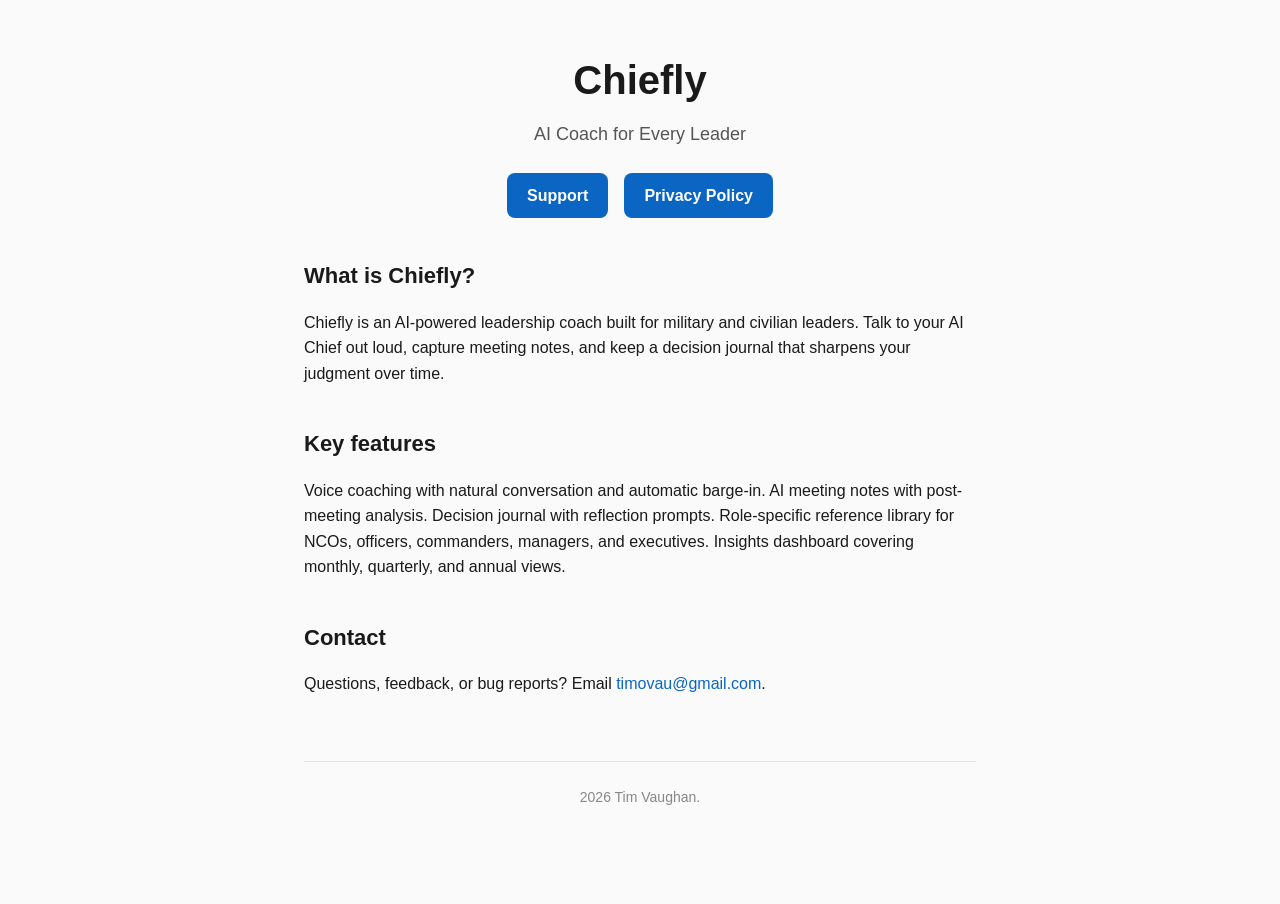
==== index.html @ 437a4368 "Add support, privacy, and landing pages for chieflysupport.com" ====
<!doctype html>
<html lang="en">
<head>
<meta charset="utf-8">
<meta name="viewport" content="width=device-width,initial-scale=1">
<title>Chiefly - AI Leadership Coach</title>
<style>
:root{color-scheme:light dark}*{box-sizing:border-box}body{font-family:-apple-system,BlinkMacSystemFont,"Segoe UI",Roboto,Helvetica,Arial,sans-serif;margin:0;line-height:1.6;color:#1a1a1a;background:#fafafa}main{max-width:720px;margin:0 auto;padding:48px 24px 96px}header{text-align:center;margin-bottom:40px}header h1{font-size:40px;margin:0 0 8px}header p{font-size:18px;color:#555;margin:0}h2{font-size:22px;margin-top:40px;margin-bottom:12px}p{font-size:16px}a{color:#0a66c2;text-decoration:none}a:hover{text-decoration:underline}.links{display:flex;gap:16px;justify-content:center;flex-wrap:wrap;margin-top:24px}.links a{background:#0a66c2;color:#fff;padding:10px 20px;border-radius:8px;font-weight:600}.links a:hover{background:#084d94;text-decoration:none}footer{text-align:center;color:#888;font-size:14px;margin-top:64px;padding-top:24px;border-top:1px solid #e5e5e5}@media(prefers-color-scheme:dark){body{color:#f0f0f0;background:#111}header p{color:#bbb}footer{color:#888;border-color:#333}a{color:#6ab0ff}}
</style>
</head>
<body>
<main>
<header><h1>Chiefly</h1><p>AI Coach for Every Leader</p>
<div class="links"><a href="/support.html">Support</a> <a href="/privacy.html">Privacy Policy</a></div></header>
<h2>What is Chiefly?</h2>
<p>Chiefly is an AI-powered leadership coach built for military and civilian leaders. Talk to your AI Chief out loud, capture meeting notes, and keep a decision journal that sharpens your judgment over time.</p>
<h2>Key features</h2>
<p>Voice coaching with natural conversation and automatic barge-in. AI meeting notes with post-meeting analysis. Decision journal with reflection prompts. Role-specific reference library for NCOs, officers, commanders, managers, and executives. Insights dashboard covering monthly, quarterly, and annual views.</p>
<h2>Contact</h2>
<p>Questions, feedback, or bug reports? Email <a href="mailto:timovau@gmail.com">timovau@gmail.com</a>.</p>
<footer>2026 Tim Vaughan.</footer>
</main></body></html>
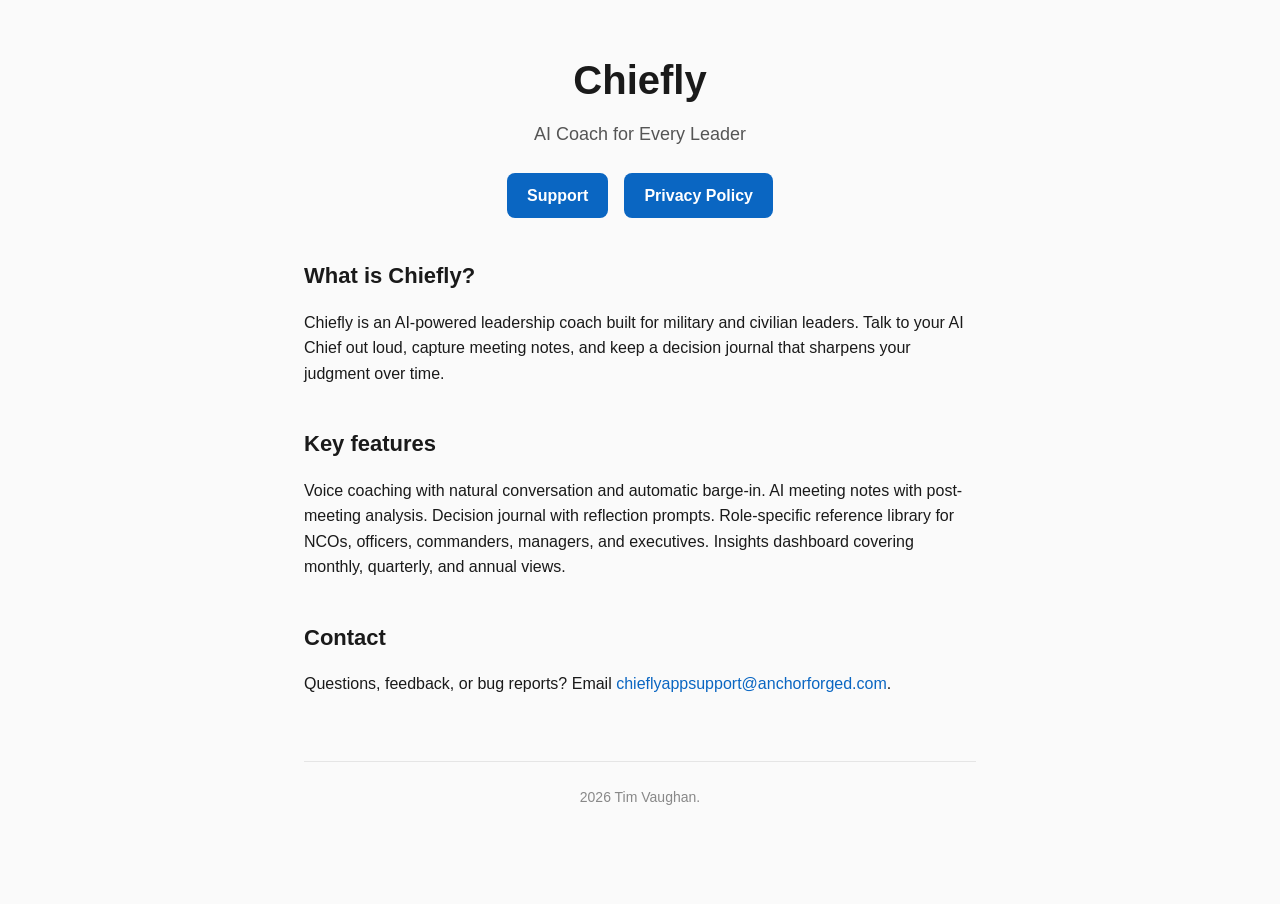
==== commit 0f64830c: "Replace public-facing email in index.html" ====
--- a/index.html
+++ b/index.html
@@ -17,6 +17,6 @@
 <h2>Key features</h2>
 <p>Voice coaching with natural conversation and automatic barge-in. AI meeting notes with post-meeting analysis. Decision journal with reflection prompts. Role-specific reference library for NCOs, officers, commanders, managers, and executives. Insights dashboard covering monthly, quarterly, and annual views.</p>
 <h2>Contact</h2>
-<p>Questions, feedback, or bug reports? Email <a href="mailto:timovau@gmail.com">timovau@gmail.com</a>.</p>
+<p>Questions, feedback, or bug reports? Email <a href="mailto:chieflyappsupport@anchorforged.com">chieflyappsupport@anchorforged.com</a>.</p>
 <footer>2026 Tim Vaughan.</footer>
-</main></body></html>+</main></body></html>
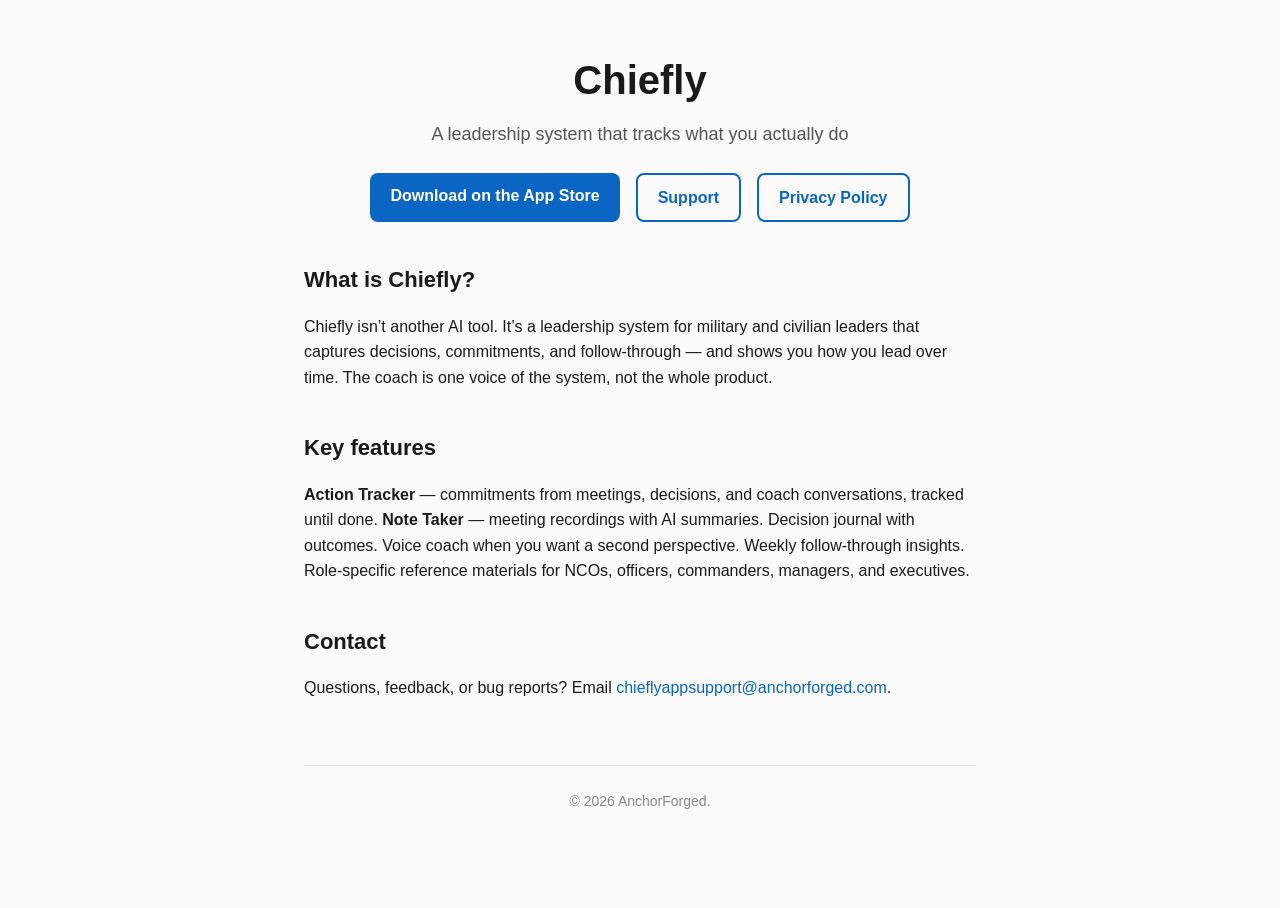
==== commit 20ca031f: "Align homepage with live App Store: leadership system positioning, Action Tracker/Note Taker, App St" ====
--- a/index.html
+++ b/index.html
@@ -3,20 +3,25 @@
 <head>
 <meta charset="utf-8">
 <meta name="viewport" content="width=device-width,initial-scale=1">
-<title>Chiefly - AI Leadership Coach</title>
+<title>Chiefly - Leadership System</title>
+<meta name="description" content="Chiefly is a leadership system that tracks what you commit to and whether you follow through. Action Tracker, Note Taker, decision journaling, and a coach when you need one.">
 <style>
-:root{color-scheme:light dark}*{box-sizing:border-box}body{font-family:-apple-system,BlinkMacSystemFont,"Segoe UI",Roboto,Helvetica,Arial,sans-serif;margin:0;line-height:1.6;color:#1a1a1a;background:#fafafa}main{max-width:720px;margin:0 auto;padding:48px 24px 96px}header{text-align:center;margin-bottom:40px}header h1{font-size:40px;margin:0 0 8px}header p{font-size:18px;color:#555;margin:0}h2{font-size:22px;margin-top:40px;margin-bottom:12px}p{font-size:16px}a{color:#0a66c2;text-decoration:none}a:hover{text-decoration:underline}.links{display:flex;gap:16px;justify-content:center;flex-wrap:wrap;margin-top:24px}.links a{background:#0a66c2;color:#fff;padding:10px 20px;border-radius:8px;font-weight:600}.links a:hover{background:#084d94;text-decoration:none}footer{text-align:center;color:#888;font-size:14px;margin-top:64px;padding-top:24px;border-top:1px solid #e5e5e5}@media(prefers-color-scheme:dark){body{color:#f0f0f0;background:#111}header p{color:#bbb}footer{color:#888;border-color:#333}a{color:#6ab0ff}}
+:root{color-scheme:light dark}*{box-sizing:border-box}body{font-family:-apple-system,BlinkMacSystemFont,"Segoe UI",Roboto,Helvetica,Arial,sans-serif;margin:0;line-height:1.6;color:#1a1a1a;background:#fafafa}main{max-width:720px;margin:0 auto;padding:48px 24px 96px}header{text-align:center;margin-bottom:40px}header h1{font-size:40px;margin:0 0 8px}header p{font-size:18px;color:#555;margin:0}h2{font-size:22px;margin-top:40px;margin-bottom:12px}p{font-size:16px}a{color:#0a66c2;text-decoration:none}a:hover{text-decoration:underline}.links{display:flex;gap:16px;justify-content:center;flex-wrap:wrap;margin-top:24px}.links a{background:#0a66c2;color:#fff;padding:10px 20px;border-radius:8px;font-weight:600}.links a:hover{background:#084d94;text-decoration:none}.links a.secondary{background:transparent;color:#0a66c2;border:2px solid #0a66c2}.links a.secondary:hover{background:rgba(10,102,194,.08);text-decoration:none}footer{text-align:center;color:#888;font-size:14px;margin-top:64px;padding-top:24px;border-top:1px solid #e5e5e5}@media(prefers-color-scheme:dark){body{color:#f0f0f0;background:#111}header p{color:#bbb}footer{color:#888;border-color:#333}a{color:#6ab0ff}.links a.secondary{color:#6ab0ff;border-color:#6ab0ff}}
 </style>
 </head>
 <body>
 <main>
-<header><h1>Chiefly</h1><p>AI Coach for Every Leader</p>
-<div class="links"><a href="/support.html">Support</a> <a href="/privacy.html">Privacy Policy</a></div></header>
+<header><h1>Chiefly</h1><p>A leadership system that tracks what you actually do</p>
+<div class="links">
+<a href="https://apps.apple.com/us/app/chiefly/id6761668627" target="_blank" rel="noopener noreferrer">Download on the App Store</a>
+<a class="secondary" href="/support.html">Support</a>
+<a class="secondary" href="/privacy.html">Privacy Policy</a>
+</div></header>
 <h2>What is Chiefly?</h2>
-<p>Chiefly is an AI-powered leadership coach built for military and civilian leaders. Talk to your AI Chief out loud, capture meeting notes, and keep a decision journal that sharpens your judgment over time.</p>
+<p>Chiefly isn&rsquo;t another AI tool. It&rsquo;s a leadership system for military and civilian leaders that captures decisions, commitments, and follow-through — and shows you how you lead over time. The coach is one voice of the system, not the whole product.</p>
 <h2>Key features</h2>
-<p>Voice coaching with natural conversation and automatic barge-in. AI meeting notes with post-meeting analysis. Decision journal with reflection prompts. Role-specific reference library for NCOs, officers, commanders, managers, and executives. Insights dashboard covering monthly, quarterly, and annual views.</p>
+<p><strong>Action Tracker</strong> — commitments from meetings, decisions, and coach conversations, tracked until done. <strong>Note Taker</strong> — meeting recordings with AI summaries. Decision journal with outcomes. Voice coach when you want a second perspective. Weekly follow-through insights. Role-specific reference materials for NCOs, officers, commanders, managers, and executives.</p>
 <h2>Contact</h2>
 <p>Questions, feedback, or bug reports? Email <a href="mailto:chieflyappsupport@anchorforged.com">chieflyappsupport@anchorforged.com</a>.</p>
-<footer>2026 Tim Vaughan.</footer>
+<footer>&copy; 2026 AnchorForged.</footer>
 </main></body></html>
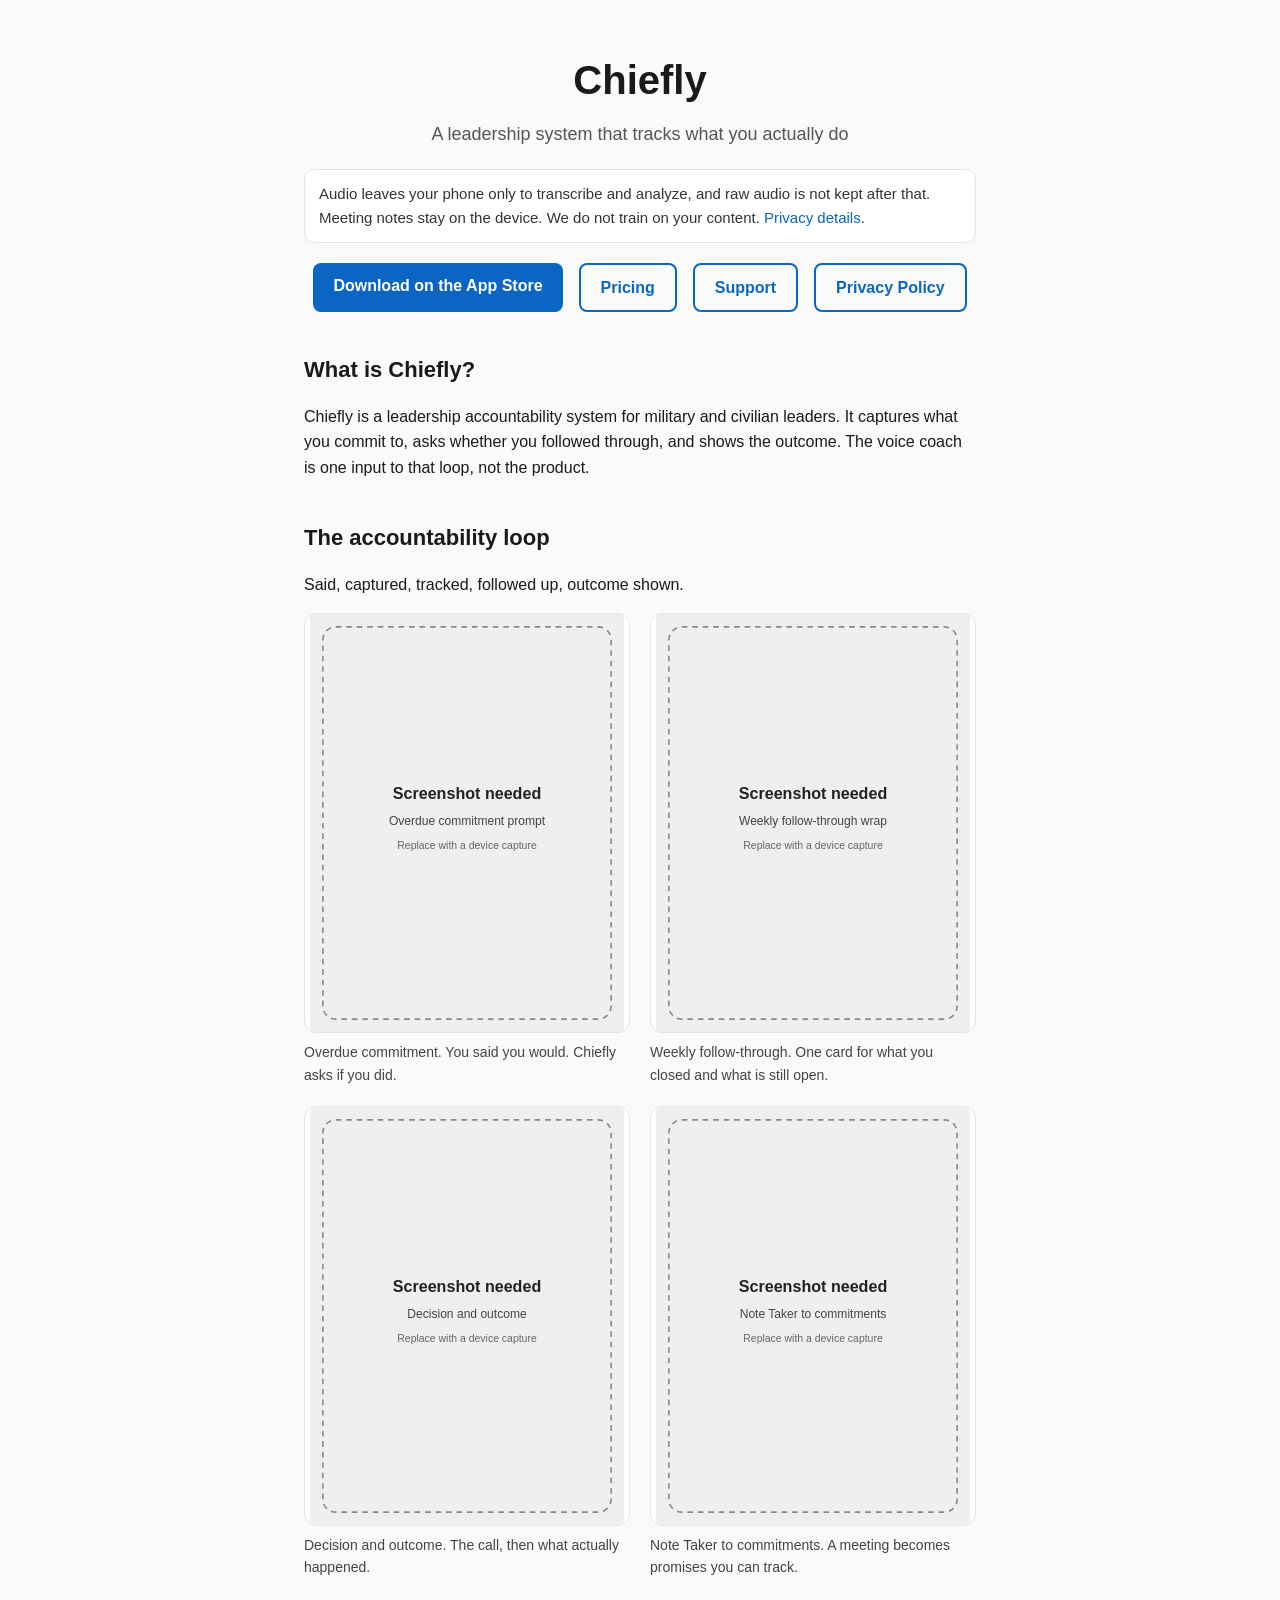
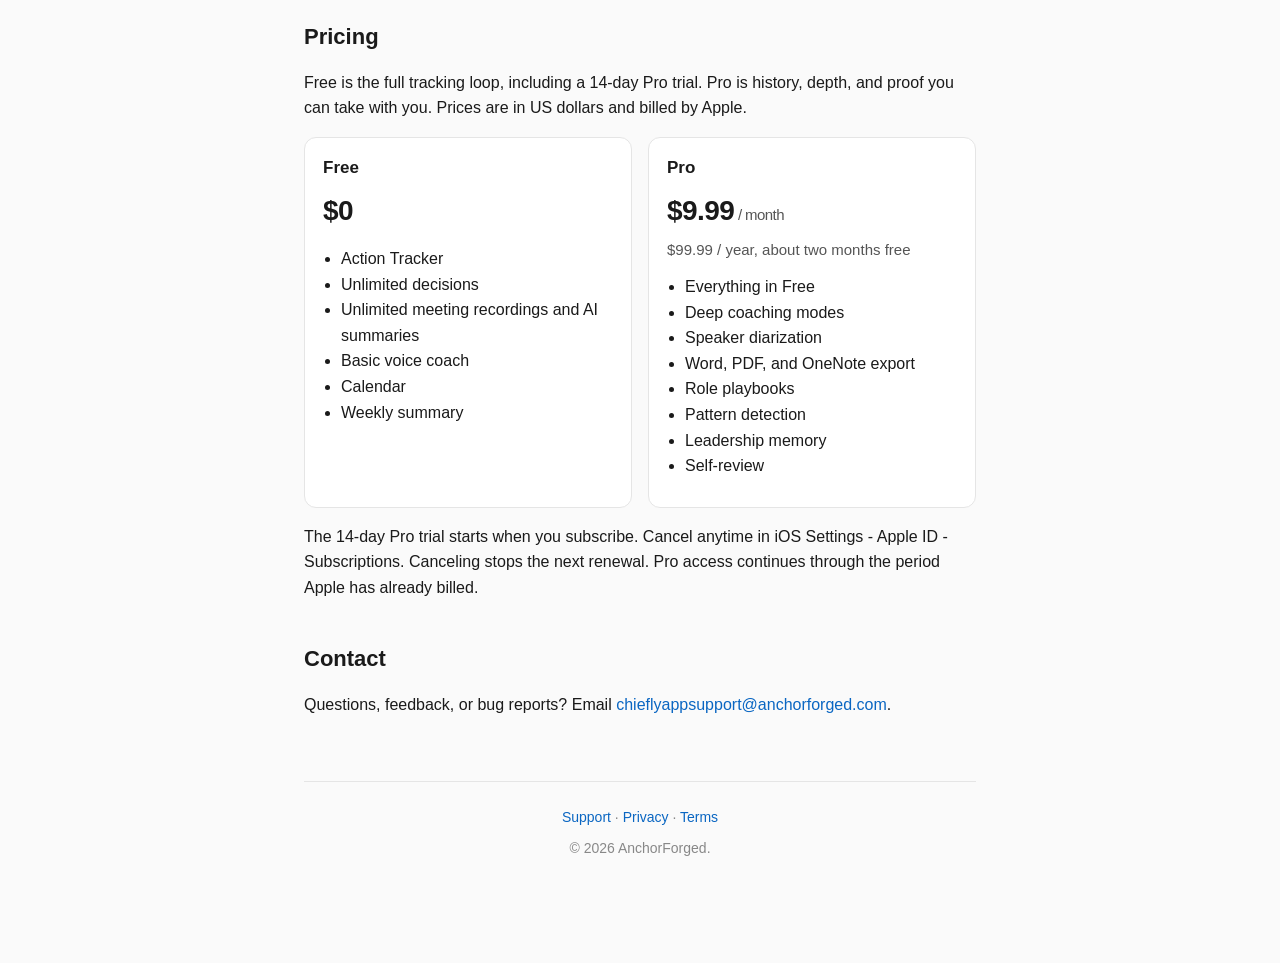
==== commit f168f7a9: "Align the support site with Free loop and Pro depth. Rewrite the subscription FAQ, add home pricing " ====
--- a/index.html
+++ b/index.html
@@ -4,24 +4,101 @@
 <meta charset="utf-8">
 <meta name="viewport" content="width=device-width,initial-scale=1">
 <title>Chiefly - Leadership System</title>
-<meta name="description" content="Chiefly is a leadership system that tracks what you commit to and whether you follow through. Action Tracker, Note Taker, decision journaling, and a coach when you need one.">
+<meta name="description" content="Chiefly is a leadership accountability system that tracks what you commit to and whether you follow through. Free tracking loop. Pro is $9.99/month or $99.99/year.">
 <style>
-:root{color-scheme:light dark}*{box-sizing:border-box}body{font-family:-apple-system,BlinkMacSystemFont,"Segoe UI",Roboto,Helvetica,Arial,sans-serif;margin:0;line-height:1.6;color:#1a1a1a;background:#fafafa}main{max-width:720px;margin:0 auto;padding:48px 24px 96px}header{text-align:center;margin-bottom:40px}header h1{font-size:40px;margin:0 0 8px}header p{font-size:18px;color:#555;margin:0}h2{font-size:22px;margin-top:40px;margin-bottom:12px}p{font-size:16px}a{color:#0a66c2;text-decoration:none}a:hover{text-decoration:underline}.links{display:flex;gap:16px;justify-content:center;flex-wrap:wrap;margin-top:24px}.links a{background:#0a66c2;color:#fff;padding:10px 20px;border-radius:8px;font-weight:600}.links a:hover{background:#084d94;text-decoration:none}.links a.secondary{background:transparent;color:#0a66c2;border:2px solid #0a66c2}.links a.secondary:hover{background:rgba(10,102,194,.08);text-decoration:none}footer{text-align:center;color:#888;font-size:14px;margin-top:64px;padding-top:24px;border-top:1px solid #e5e5e5}@media(prefers-color-scheme:dark){body{color:#f0f0f0;background:#111}header p{color:#bbb}footer{color:#888;border-color:#333}a{color:#6ab0ff}.links a.secondary{color:#6ab0ff;border-color:#6ab0ff}}
+:root{color-scheme:light dark}*{box-sizing:border-box}body{font-family:-apple-system,BlinkMacSystemFont,"Segoe UI",Roboto,Helvetica,Arial,sans-serif;margin:0;line-height:1.6;color:#1a1a1a;background:#fafafa}main{max-width:720px;margin:0 auto;padding:48px 24px 96px}header{text-align:center;margin-bottom:40px}header h1{font-size:40px;margin:0 0 8px}header .tagline{font-size:18px;color:#555;margin:0}h2{font-size:22px;margin-top:40px;margin-bottom:12px}h3{font-size:17px;margin:0 0 4px}p,li{font-size:16px}a{color:#0a66c2;text-decoration:none}a:hover{text-decoration:underline}.links{display:flex;gap:16px;justify-content:center;flex-wrap:wrap;margin-top:20px}.links a{background:#0a66c2;color:#fff;padding:10px 20px;border-radius:8px;font-weight:600}.links a:hover{background:#084d94;text-decoration:none}.links a.secondary{background:transparent;color:#0a66c2;border:2px solid #0a66c2}.links a.secondary:hover{background:rgba(10,102,194,.08);text-decoration:none}.opsec{font-size:15px;color:#333;background:#fff;border:1px solid #e5e5e5;border-radius:10px;padding:12px 14px;margin:20px 0 0;text-align:left}.shots{display:grid;grid-template-columns:1fr 1fr;gap:20px;margin-top:8px}.shots figure{margin:0}.shots img{width:100%;height:auto;max-height:420px;object-fit:contain;background:#fff;border:1px solid #e5e5e5;border-radius:12px;display:block}.shots figcaption{font-size:14px;color:#444;margin-top:8px}.plans{display:grid;grid-template-columns:1fr 1fr;gap:16px;margin-top:8px}.plan{background:#fff;border:1px solid #e5e5e5;border-radius:12px;padding:16px 18px}.plan ul{padding-left:18px;margin:12px 0}.price{font-size:28px;font-weight:700;margin:8px 0 0;letter-spacing:-0.02em}.price span,.year{font-size:15px;font-weight:500;color:#555}.year{margin:4px 0 0}footer{text-align:center;color:#888;font-size:14px;margin-top:64px;padding-top:24px;border-top:1px solid #e5e5e5}footer p{font-size:14px;margin:0 0 8px}@media(max-width:560px){.shots,.plans{grid-template-columns:1fr}}@media(prefers-color-scheme:dark){body{color:#f0f0f0;background:#111}header .tagline,.shots figcaption,.price span,.year{color:#bbb}.opsec{color:#e8e8e8;background:#1a1a1a;border-color:#333}.plan,.shots img{background:#1a1a1a;border-color:#333}footer{color:#888;border-color:#333}a{color:#6ab0ff}.links a.secondary{color:#6ab0ff;border-color:#6ab0ff}}
 </style>
 </head>
 <body>
 <main>
-<header><h1>Chiefly</h1><p>A leadership system that tracks what you actually do</p>
+<header>
+<h1>Chiefly</h1>
+<p class="tagline">A leadership system that tracks what you actually do</p>
+<p class="opsec">Audio leaves your phone only to transcribe and analyze, and raw audio is not kept after that. Meeting notes stay on the device. We do not train on your content. <a href="/privacy.html">Privacy details</a>.</p>
 <div class="links">
 <a href="https://apps.apple.com/us/app/chiefly/id6761668627" target="_blank" rel="noopener noreferrer">Download on the App Store</a>
+<a class="secondary" href="#pricing">Pricing</a>
 <a class="secondary" href="/support.html">Support</a>
 <a class="secondary" href="/privacy.html">Privacy Policy</a>
-</div></header>
+</div>
+</header>
+
 <h2>What is Chiefly?</h2>
-<p>Chiefly isn&rsquo;t another AI tool. It&rsquo;s a leadership system for military and civilian leaders that captures decisions, commitments, and follow-through — and shows you how you lead over time. The coach is one voice of the system, not the whole product.</p>
-<h2>Key features</h2>
-<p><strong>Action Tracker</strong> — commitments from meetings, decisions, and coach conversations, tracked until done. <strong>Note Taker</strong> — meeting recordings with AI summaries. Decision journal with outcomes. Voice coach when you want a second perspective. Weekly follow-through insights. Role-specific reference materials for NCOs, officers, commanders, managers, and executives.</p>
+<p>Chiefly is a leadership accountability system for military and civilian leaders. It captures what you commit to, asks whether you followed through, and shows the outcome. The voice coach is one input to that loop, not the product.</p>
+
+<h2>The accountability loop</h2>
+<p>Said, captured, tracked, followed up, outcome shown.</p>
+<!--
+  Screenshot slots are labeled placeholders, not app UI.
+  Tim Vaughan must replace each SVG with a real device capture before this section can prove the product.
+  Suggested final paths (drop the file in images/ and point the img src at it):
+  1. images/loop-overdue.png — overdue commitment prompt (Action Tracker asking if a specific commitment was done).
+  2. images/loop-weekly.png — weekly follow-through / wrap card (closed vs still open).
+  3. images/loop-decision.png — a decision beside the outcome that followed.
+  4. images/loop-notetaker.png — Note Taker meeting summary with commitments extracted into the tracker.
+-->
+<div class="shots">
+<figure>
+<!-- Tim: replace images/loop-overdue.svg with a real iPhone capture of the overdue commitment prompt. Show Action Tracker asking whether one specific commitment was done. No mock UI. -->
+<img src="images/loop-overdue.svg" width="390" height="520" alt="Placeholder. Real screenshot still needed: an overdue commitment prompt asking whether you followed through.">
+<figcaption>Overdue commitment. You said you would. Chiefly asks if you did.</figcaption>
+</figure>
+<figure>
+<!-- Tim: replace images/loop-weekly.svg with a real iPhone capture of the weekly follow-through / wrap card. Show what was closed and what is still open. No mock UI. -->
+<img src="images/loop-weekly.svg" width="390" height="520" alt="Placeholder. Real screenshot still needed: a weekly follow-through wrap of closed and open commitments.">
+<figcaption>Weekly follow-through. One card for what you closed and what is still open.</figcaption>
+</figure>
+<figure>
+<!-- Tim: replace images/loop-decision.svg with a real iPhone capture of a decision journal entry next to its outcome. No mock UI. -->
+<img src="images/loop-decision.svg" width="390" height="520" alt="Placeholder. Real screenshot still needed: a decision recorded next to the outcome that followed.">
+<figcaption>Decision and outcome. The call, then what actually happened.</figcaption>
+</figure>
+<figure>
+<!-- Tim: replace images/loop-notetaker.svg with a real iPhone capture of Note Taker turning a meeting into extracted commitments. No mock UI. -->
+<img src="images/loop-notetaker.svg" width="390" height="520" alt="Placeholder. Real screenshot still needed: Note Taker extracting commitments from a meeting.">
+<figcaption>Note Taker to commitments. A meeting becomes promises you can track.</figcaption>
+</figure>
+</div>
+
+<h2 id="pricing">Pricing</h2>
+<p>Free is the full tracking loop, including a 14-day Pro trial. Pro is history, depth, and proof you can take with you. Prices are in US dollars and billed by Apple.</p>
+<div class="plans">
+<article class="plan">
+<h3>Free</h3>
+<p class="price">$0</p>
+<ul>
+<li>Action Tracker</li>
+<li>Unlimited decisions</li>
+<li>Unlimited meeting recordings and AI summaries</li>
+<li>Basic voice coach</li>
+<li>Calendar</li>
+<li>Weekly summary</li>
+</ul>
+</article>
+<article class="plan">
+<h3>Pro</h3>
+<p class="price">$9.99<span> / month</span></p>
+<p class="year">$99.99 / year, about two months free</p>
+<ul>
+<li>Everything in Free</li>
+<li>Deep coaching modes</li>
+<li>Speaker diarization</li>
+<li>Word, PDF, and OneNote export</li>
+<li>Role playbooks</li>
+<li>Pattern detection</li>
+<li>Leadership memory</li>
+<li>Self-review</li>
+</ul>
+</article>
+</div>
+<p>The 14-day Pro trial starts when you subscribe. Cancel anytime in iOS Settings - Apple ID - Subscriptions. Canceling stops the next renewal. Pro access continues through the period Apple has already billed.</p>
+
 <h2>Contact</h2>
 <p>Questions, feedback, or bug reports? Email <a href="mailto:chieflyappsupport@anchorforged.com">chieflyappsupport@anchorforged.com</a>.</p>
-<footer>&copy; 2026 AnchorForged.</footer>
-</main></body></html>
+<footer>
+<p><a href="/support.html">Support</a> · <a href="/privacy.html">Privacy</a> · <a href="/terms.html">Terms</a></p>
+<p>&copy; 2026 AnchorForged.</p>
+</footer>
+</main>
+</body>
+</html>
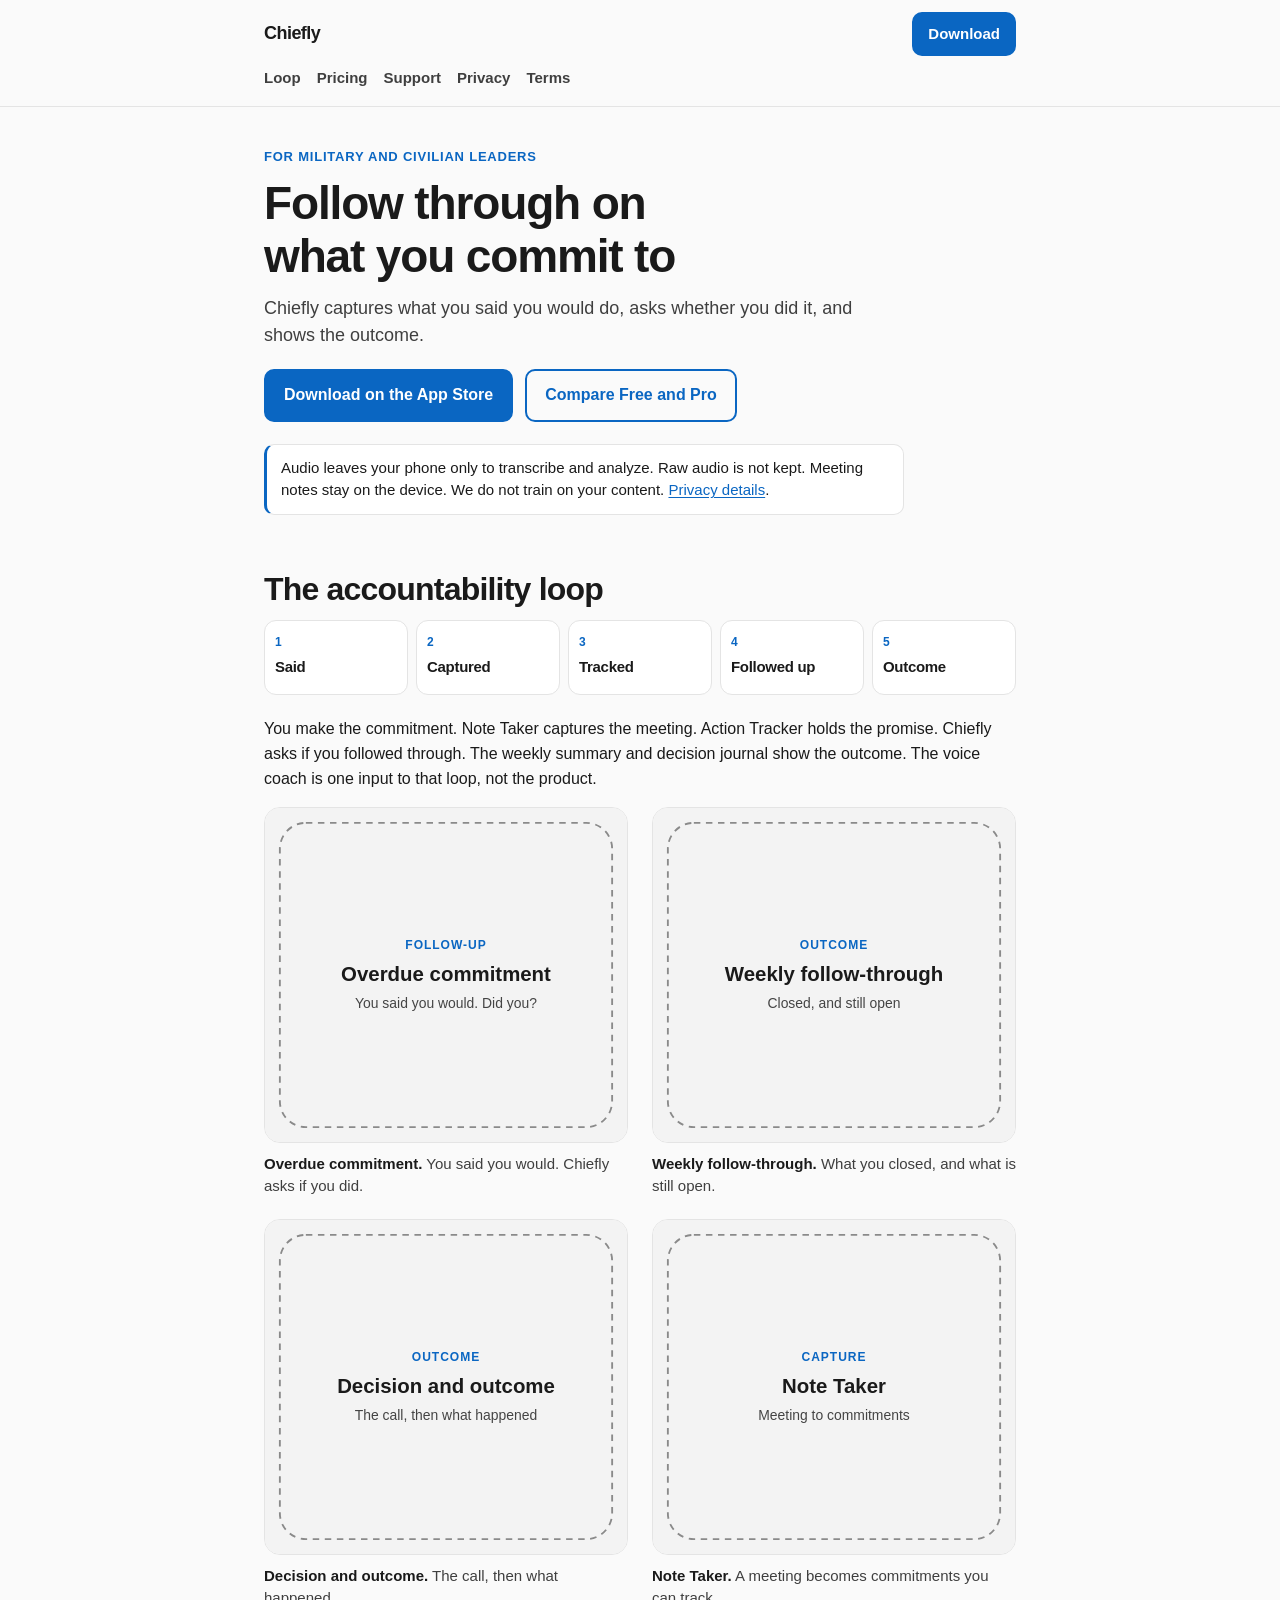
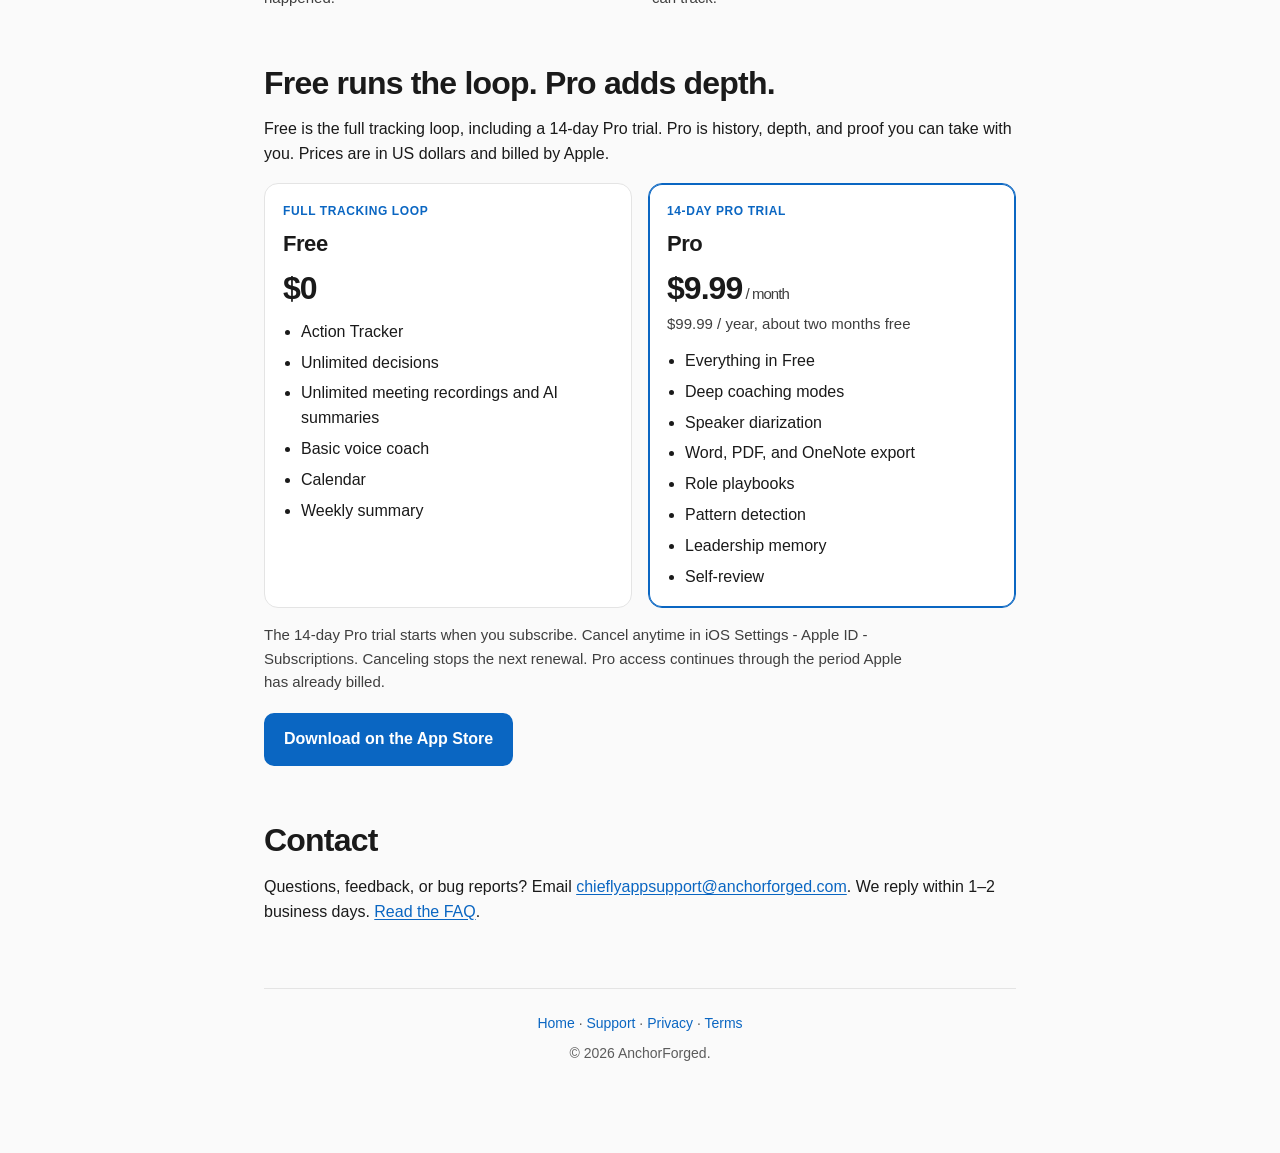
==== commit c8c8cf5f: "Tighten homepage hierarchy, CTAs, and shared navigation. Make the download path obvious, spell out t" ====
--- a/index.html
+++ b/index.html
@@ -3,31 +3,47 @@
 <head>
 <meta charset="utf-8">
 <meta name="viewport" content="width=device-width,initial-scale=1">
-<title>Chiefly - Leadership System</title>
-<meta name="description" content="Chiefly is a leadership accountability system that tracks what you commit to and whether you follow through. Free tracking loop. Pro is $9.99/month or $99.99/year.">
-<style>
-:root{color-scheme:light dark}*{box-sizing:border-box}body{font-family:-apple-system,BlinkMacSystemFont,"Segoe UI",Roboto,Helvetica,Arial,sans-serif;margin:0;line-height:1.6;color:#1a1a1a;background:#fafafa}main{max-width:720px;margin:0 auto;padding:48px 24px 96px}header{text-align:center;margin-bottom:40px}header h1{font-size:40px;margin:0 0 8px}header .tagline{font-size:18px;color:#555;margin:0}h2{font-size:22px;margin-top:40px;margin-bottom:12px}h3{font-size:17px;margin:0 0 4px}p,li{font-size:16px}a{color:#0a66c2;text-decoration:none}a:hover{text-decoration:underline}.links{display:flex;gap:16px;justify-content:center;flex-wrap:wrap;margin-top:20px}.links a{background:#0a66c2;color:#fff;padding:10px 20px;border-radius:8px;font-weight:600}.links a:hover{background:#084d94;text-decoration:none}.links a.secondary{background:transparent;color:#0a66c2;border:2px solid #0a66c2}.links a.secondary:hover{background:rgba(10,102,194,.08);text-decoration:none}.opsec{font-size:15px;color:#333;background:#fff;border:1px solid #e5e5e5;border-radius:10px;padding:12px 14px;margin:20px 0 0;text-align:left}.shots{display:grid;grid-template-columns:1fr 1fr;gap:20px;margin-top:8px}.shots figure{margin:0}.shots img{width:100%;height:auto;max-height:420px;object-fit:contain;background:#fff;border:1px solid #e5e5e5;border-radius:12px;display:block}.shots figcaption{font-size:14px;color:#444;margin-top:8px}.plans{display:grid;grid-template-columns:1fr 1fr;gap:16px;margin-top:8px}.plan{background:#fff;border:1px solid #e5e5e5;border-radius:12px;padding:16px 18px}.plan ul{padding-left:18px;margin:12px 0}.price{font-size:28px;font-weight:700;margin:8px 0 0;letter-spacing:-0.02em}.price span,.year{font-size:15px;font-weight:500;color:#555}.year{margin:4px 0 0}footer{text-align:center;color:#888;font-size:14px;margin-top:64px;padding-top:24px;border-top:1px solid #e5e5e5}footer p{font-size:14px;margin:0 0 8px}@media(max-width:560px){.shots,.plans{grid-template-columns:1fr}}@media(prefers-color-scheme:dark){body{color:#f0f0f0;background:#111}header .tagline,.shots figcaption,.price span,.year{color:#bbb}.opsec{color:#e8e8e8;background:#1a1a1a;border-color:#333}.plan,.shots img{background:#1a1a1a;border-color:#333}footer{color:#888;border-color:#333}a{color:#6ab0ff}.links a.secondary{color:#6ab0ff;border-color:#6ab0ff}}
-</style>
+<title>Chiefly — Follow through on what you commit to</title>
+<meta name="description" content="Chiefly is the leadership accountability loop. Free includes the full tracking loop and a 14-day Pro trial. Pro is $9.99/month or $99.99/year.">
+<link rel="stylesheet" href="/site.css">
 </head>
 <body>
-<main>
-<header>
-<h1>Chiefly</h1>
-<p class="tagline">A leadership system that tracks what you actually do</p>
-<p class="opsec">Audio leaves your phone only to transcribe and analyze, and raw audio is not kept after that. Meeting notes stay on the device. We do not train on your content. <a href="/privacy.html">Privacy details</a>.</p>
-<div class="links">
-<a href="https://apps.apple.com/us/app/chiefly/id6761668627" target="_blank" rel="noopener noreferrer">Download on the App Store</a>
-<a class="secondary" href="#pricing">Pricing</a>
-<a class="secondary" href="/support.html">Support</a>
-<a class="secondary" href="/privacy.html">Privacy Policy</a>
+<a class="skip" href="#main">Skip to content</a>
+<header class="site-header">
+<div class="header-bar">
+<a class="brand" href="/">Chiefly</a>
+<a class="btn small" href="https://apps.apple.com/us/app/chiefly/id6761668627" target="_blank" rel="noopener noreferrer">Download</a>
 </div>
+<nav class="site-nav" aria-label="Primary">
+<a href="/#loop">Loop</a>
+<a href="/#pricing">Pricing</a>
+<a href="/support.html">Support</a>
+<a href="/privacy.html">Privacy</a>
+<a href="/terms.html">Terms</a>
+</nav>
 </header>
+<main id="main">
+<section class="hero">
+<p class="eyebrow">For military and civilian leaders</p>
+<h1>Follow through on what you commit to</h1>
+<p class="lede">Chiefly captures what you said you would do, asks whether you did it, and shows the outcome.</p>
+<div class="cta-row">
+<a class="btn" href="https://apps.apple.com/us/app/chiefly/id6761668627" target="_blank" rel="noopener noreferrer">Download on the App Store</a>
+<a class="btn secondary" href="#pricing">Compare Free and Pro</a>
+</div>
+<p class="opsec">Audio leaves your phone only to transcribe and analyze. Raw audio is not kept. Meeting notes stay on the device. We do not train on your content. <a href="/privacy.html">Privacy details</a>.</p>
+</section>
 
-<h2>What is Chiefly?</h2>
-<p>Chiefly is a leadership accountability system for military and civilian leaders. It captures what you commit to, asks whether you followed through, and shows the outcome. The voice coach is one input to that loop, not the product.</p>
-
+<section class="section" id="loop">
 <h2>The accountability loop</h2>
-<p>Said, captured, tracked, followed up, outcome shown.</p>
+<ol class="steps">
+<li><span class="n">1</span><strong>Said</strong></li>
+<li><span class="n">2</span><strong>Captured</strong></li>
+<li><span class="n">3</span><strong>Tracked</strong></li>
+<li><span class="n">4</span><strong>Followed up</strong></li>
+<li><span class="n">5</span><strong>Outcome</strong></li>
+</ol>
+<p>You make the commitment. Note Taker captures the meeting. Action Tracker holds the promise. Chiefly asks if you followed through. The weekly summary and decision journal show the outcome. The voice coach is one input to that loop, not the product.</p>
 <!--
   Screenshot slots are labeled placeholders, not app UI.
   Tim Vaughan must replace each SVG with a real device capture before this section can prove the product.
@@ -40,30 +56,33 @@
 <div class="shots">
 <figure>
 <!-- Tim: replace images/loop-overdue.svg with a real iPhone capture of the overdue commitment prompt. Show Action Tracker asking whether one specific commitment was done. No mock UI. -->
-<img src="images/loop-overdue.svg" width="390" height="520" alt="Placeholder. Real screenshot still needed: an overdue commitment prompt asking whether you followed through.">
-<figcaption>Overdue commitment. You said you would. Chiefly asks if you did.</figcaption>
+<img src="images/loop-overdue.svg" width="390" height="360" alt="Labeled placeholder for the overdue commitment step, when Chiefly asks whether you followed through.">
+<figcaption><strong>Overdue commitment.</strong> You said you would. Chiefly asks if you did.</figcaption>
 </figure>
 <figure>
 <!-- Tim: replace images/loop-weekly.svg with a real iPhone capture of the weekly follow-through / wrap card. Show what was closed and what is still open. No mock UI. -->
-<img src="images/loop-weekly.svg" width="390" height="520" alt="Placeholder. Real screenshot still needed: a weekly follow-through wrap of closed and open commitments.">
-<figcaption>Weekly follow-through. One card for what you closed and what is still open.</figcaption>
+<img src="images/loop-weekly.svg" width="390" height="360" alt="Labeled placeholder for the weekly follow-through step, closed commitments and what is still open.">
+<figcaption><strong>Weekly follow-through.</strong> What you closed, and what is still open.</figcaption>
 </figure>
 <figure>
 <!-- Tim: replace images/loop-decision.svg with a real iPhone capture of a decision journal entry next to its outcome. No mock UI. -->
-<img src="images/loop-decision.svg" width="390" height="520" alt="Placeholder. Real screenshot still needed: a decision recorded next to the outcome that followed.">
-<figcaption>Decision and outcome. The call, then what actually happened.</figcaption>
+<img src="images/loop-decision.svg" width="390" height="360" alt="Labeled placeholder for a decision recorded next to the outcome that followed.">
+<figcaption><strong>Decision and outcome.</strong> The call, then what happened.</figcaption>
 </figure>
 <figure>
 <!-- Tim: replace images/loop-notetaker.svg with a real iPhone capture of Note Taker turning a meeting into extracted commitments. No mock UI. -->
-<img src="images/loop-notetaker.svg" width="390" height="520" alt="Placeholder. Real screenshot still needed: Note Taker extracting commitments from a meeting.">
-<figcaption>Note Taker to commitments. A meeting becomes promises you can track.</figcaption>
+<img src="images/loop-notetaker.svg" width="390" height="360" alt="Labeled placeholder for Note Taker turning a meeting into commitments you can track.">
+<figcaption><strong>Note Taker.</strong> A meeting becomes commitments you can track.</figcaption>
 </figure>
 </div>
+</section>
 
-<h2 id="pricing">Pricing</h2>
+<section class="section" id="pricing">
+<h2>Free runs the loop. Pro adds depth.</h2>
 <p>Free is the full tracking loop, including a 14-day Pro trial. Pro is history, depth, and proof you can take with you. Prices are in US dollars and billed by Apple.</p>
 <div class="plans">
 <article class="plan">
+<p class="kicker">Full tracking loop</p>
 <h3>Free</h3>
 <p class="price">$0</p>
 <ul>
@@ -75,7 +94,8 @@
 <li>Weekly summary</li>
 </ul>
 </article>
-<article class="plan">
+<article class="plan featured">
+<p class="kicker">14-day Pro trial</p>
 <h3>Pro</h3>
 <p class="price">$9.99<span> / month</span></p>
 <p class="year">$99.99 / year, about two months free</p>
@@ -91,12 +111,18 @@
 </ul>
 </article>
 </div>
-<p>The 14-day Pro trial starts when you subscribe. Cancel anytime in iOS Settings - Apple ID - Subscriptions. Canceling stops the next renewal. Pro access continues through the period Apple has already billed.</p>
+<p class="note">The 14-day Pro trial starts when you subscribe. Cancel anytime in iOS Settings - Apple ID - Subscriptions. Canceling stops the next renewal. Pro access continues through the period Apple has already billed.</p>
+<div class="cta-row">
+<a class="btn" href="https://apps.apple.com/us/app/chiefly/id6761668627" target="_blank" rel="noopener noreferrer">Download on the App Store</a>
+</div>
+</section>
 
+<section class="section" id="contact">
 <h2>Contact</h2>
-<p>Questions, feedback, or bug reports? Email <a href="mailto:chieflyappsupport@anchorforged.com">chieflyappsupport@anchorforged.com</a>.</p>
+<p>Questions, feedback, or bug reports? Email <a href="mailto:chieflyappsupport@anchorforged.com">chieflyappsupport@anchorforged.com</a>. We reply within 1–2 business days. <a href="/support.html">Read the FAQ</a>.</p>
+</section>
 <footer>
-<p><a href="/support.html">Support</a> · <a href="/privacy.html">Privacy</a> · <a href="/terms.html">Terms</a></p>
+<p><a href="/">Home</a> · <a href="/support.html">Support</a> · <a href="/privacy.html">Privacy</a> · <a href="/terms.html">Terms</a></p>
 <p>&copy; 2026 AnchorForged.</p>
 </footer>
 </main>
--- a/site.css
+++ b/site.css
@@ -0,0 +1,422 @@
+:root {
+  color-scheme: light dark;
+  --bg: #fafafa;
+  --text: #1a1a1a;
+  --muted: #3f3f3f;
+  --faint: #5c5c5c;
+  --line: #e4e4e4;
+  --card: #fff;
+  --link: #0a66c2;
+  --link-hover: #084d94;
+  --accent-soft: rgba(10, 102, 194, 0.08);
+  --max: 800px;
+}
+
+@media (prefers-color-scheme: dark) {
+  :root {
+    --bg: #111;
+    --text: #f2f2f2;
+    --muted: #c8c8c8;
+    --faint: #aaa;
+    --line: #333;
+    --card: #1a1a1a;
+    --link: #6ab0ff;
+    --link-hover: #9cc9ff;
+    --accent-soft: rgba(106, 176, 255, 0.12);
+  }
+}
+
+* { box-sizing: border-box; }
+
+body {
+  font-family: -apple-system, BlinkMacSystemFont, "Segoe UI", Roboto, Helvetica, Arial, sans-serif;
+  margin: 0;
+  line-height: 1.55;
+  color: var(--text);
+  background: var(--bg);
+  overflow-wrap: break-word;
+}
+
+.skip {
+  position: absolute;
+  left: 12px;
+  top: -48px;
+  background: var(--link);
+  color: #fff;
+  padding: 8px 12px;
+  border-radius: 8px;
+  z-index: 2;
+}
+
+.skip:focus { top: 12px; }
+
+.site-header {
+  position: sticky;
+  top: 0;
+  z-index: 5;
+  border-bottom: 1px solid var(--line);
+  background: var(--bg);
+}
+
+.header-bar,
+.site-nav {
+  max-width: var(--max);
+  margin-left: auto;
+  margin-right: auto;
+  padding-left: 24px;
+  padding-right: 24px;
+}
+
+.header-bar {
+  display: flex;
+  align-items: center;
+  justify-content: space-between;
+  gap: 16px;
+  padding-top: 12px;
+}
+
+.brand {
+  color: var(--text);
+  font-weight: 700;
+  font-size: 18px;
+  letter-spacing: -0.03em;
+  text-decoration: none;
+}
+
+.brand:hover { text-decoration: none; }
+
+.site-nav {
+  display: flex;
+  flex-wrap: wrap;
+  gap: 2px 16px;
+  padding-bottom: 6px;
+}
+
+.site-nav a {
+  color: var(--muted);
+  text-decoration: none;
+  font-size: 15px;
+  font-weight: 600;
+  min-height: 44px;
+  display: inline-flex;
+  align-items: center;
+}
+
+.site-nav a:hover,
+.site-nav a[aria-current="page"] { color: var(--link); }
+
+main {
+  max-width: var(--max);
+  margin: 0 auto;
+  padding: 8px 24px 80px;
+}
+
+h1, h2 { text-wrap: balance; letter-spacing: -0.025em; line-height: 1.15; }
+
+h1 { font-size: clamp(32px, 5vw, 46px); margin: 0 0 12px; }
+
+h2 { font-size: 22px; margin: 36px 0 12px; }
+
+h3 { font-size: 17px; margin: 22px 0 6px; }
+
+.section > h2 { font-size: clamp(26px, 3vw, 32px); margin-top: 0; }
+
+.plan h3 { font-size: 22px; margin: 0; letter-spacing: -0.02em; }
+
+#loop, #pricing, #contact { scroll-margin-top: 120px; }
+
+p, li { font-size: 16px; }
+
+a { color: var(--link); text-underline-offset: 2px; }
+
+.site-nav a, .brand, a.btn, footer a { text-decoration: none; }
+
+.site-nav a:hover, footer a:hover { text-decoration: underline; }
+
+.hero { padding-top: 32px; }
+
+.page-intro { padding-top: 28px; }
+
+.eyebrow {
+  margin: 0 0 10px;
+  font-size: 13px;
+  font-weight: 700;
+  letter-spacing: 0.06em;
+  text-transform: uppercase;
+  color: var(--link);
+}
+
+.lede {
+  font-size: 18px;
+  line-height: 1.5;
+  color: var(--muted);
+  max-width: 38rem;
+  margin: 0;
+}
+
+.section { margin-top: 56px; }
+
+.cta-row {
+  display: flex;
+  flex-wrap: wrap;
+  gap: 12px;
+  margin-top: 20px;
+}
+
+a.btn {
+  display: inline-flex;
+  align-items: center;
+  justify-content: center;
+  min-height: 48px;
+  padding: 12px 18px;
+  border-radius: 10px;
+  background: var(--link);
+  color: #fff;
+  font-weight: 700;
+  font-size: 16px;
+  text-decoration: none;
+  border: 2px solid var(--link);
+}
+
+a.btn:hover { background: var(--link-hover); border-color: var(--link-hover); }
+
+a.btn.secondary {
+  background: transparent;
+  color: var(--link);
+}
+
+a.btn.secondary:hover { background: var(--accent-soft); }
+
+a.btn.small {
+  min-height: 44px;
+  padding: 8px 14px;
+  font-size: 15px;
+}
+
+.opsec {
+  font-size: 15px;
+  line-height: 1.5;
+  color: var(--text);
+  background: var(--card);
+  border: 1px solid var(--line);
+  border-left: 3px solid var(--link);
+  border-radius: 10px;
+  padding: 12px 14px;
+  margin: 22px 0 0;
+  max-width: 40rem;
+}
+
+.steps {
+  list-style: none;
+  padding: 0;
+  margin: 4px 0 16px;
+  display: grid;
+  grid-template-columns: repeat(5, minmax(0, 1fr));
+  gap: 8px;
+}
+
+.steps li {
+  background: var(--card);
+  border: 1px solid var(--line);
+  border-radius: 12px;
+  padding: 12px 10px 14px;
+}
+
+.steps .n {
+  display: block;
+  font-size: 12px;
+  font-weight: 700;
+  color: var(--link);
+  margin-bottom: 4px;
+}
+
+.steps strong { font-size: 15px; letter-spacing: -0.02em; white-space: nowrap; }
+
+.shots {
+  display: grid;
+  grid-template-columns: 1fr 1fr;
+  gap: 22px 24px;
+  margin-top: 8px;
+}
+
+.shots figure { margin: 0; }
+
+.shots img {
+  width: 100%;
+  height: auto;
+  background: var(--card);
+  border: 1px solid var(--line);
+  border-radius: 16px;
+  display: block;
+}
+
+.shots figcaption {
+  font-size: 15px;
+  color: var(--muted);
+  margin-top: 10px;
+  line-height: 1.45;
+}
+
+.shots figcaption strong { color: var(--text); }
+
+.plans {
+  display: grid;
+  grid-template-columns: 1fr 1fr;
+  gap: 16px;
+  margin-top: 8px;
+  align-items: stretch;
+}
+
+.plan {
+  background: var(--card);
+  border: 1px solid var(--line);
+  border-radius: 14px;
+  padding: 18px 18px 8px;
+}
+
+.plan.featured {
+  border-color: var(--link);
+  box-shadow: inset 0 0 0 1px var(--link);
+}
+
+.kicker {
+  margin: 0 0 6px;
+  font-size: 12px;
+  font-weight: 700;
+  letter-spacing: 0.05em;
+  text-transform: uppercase;
+  color: var(--link);
+}
+
+.price {
+  font-size: 32px;
+  font-weight: 700;
+  margin: 10px 0 0;
+  letter-spacing: -0.03em;
+  line-height: 1.1;
+}
+
+.price span,
+.year {
+  font-size: 15px;
+  font-weight: 500;
+  color: var(--muted);
+}
+
+.year { margin: 6px 0 0; }
+
+.plan ul { padding-left: 18px; margin: 14px 0 10px; }
+
+.plan li { margin-bottom: 6px; }
+
+.note { color: var(--muted); font-size: 15px; max-width: 40rem; }
+
+.contact-box {
+  background: var(--card);
+  border: 1px solid var(--line);
+  border-radius: 14px;
+  padding: 20px 20px 8px;
+  margin: 20px 0 8px;
+}
+
+.contact-box h2 { font-size: 22px; margin-top: 0; }
+
+.faq details {
+  border-bottom: 1px solid var(--line);
+}
+
+.faq summary {
+  cursor: pointer;
+  font-weight: 600;
+  font-size: 17px;
+  letter-spacing: -0.01em;
+  padding: 14px 28px 14px 0;
+  min-height: 48px;
+  line-height: 1.35;
+  list-style: none;
+  position: relative;
+}
+
+.faq summary::-webkit-details-marker { display: none; }
+
+.faq summary::after {
+  content: "+";
+  position: absolute;
+  right: 0;
+  top: 12px;
+  color: var(--link);
+  font-weight: 700;
+  font-size: 20px;
+}
+
+.faq details[open] summary::after { content: "\2013"; }
+
+.faq details p:last-child,
+.faq details ul:last-child { margin-bottom: 16px; }
+
+.faq ul { padding-left: 20px; margin-top: 8px; }
+
+.updated { color: var(--faint); font-size: 14px; margin-top: 0; }
+
+ul { padding-left: 20px; }
+
+li { margin-bottom: 6px; }
+
+footer {
+  text-align: center;
+  color: var(--faint);
+  font-size: 14px;
+  margin-top: 64px;
+  padding-top: 24px;
+  border-top: 1px solid var(--line);
+}
+
+footer p { font-size: 14px; margin: 0 0 8px; color: var(--faint); }
+
+:focus-visible {
+  outline: 2px solid var(--link);
+  outline-offset: 3px;
+}
+
+@media (max-width: 720px) {
+  .steps {
+    grid-template-columns: 1fr;
+    gap: 0;
+    border-left: 2px solid var(--line);
+    margin-left: 6px;
+    padding-left: 14px;
+  }
+
+  .steps li {
+    background: transparent;
+    border: 0;
+    border-radius: 0;
+    padding: 8px 0 12px;
+  }
+
+  .plans { grid-template-columns: 1fr; }
+
+  .shots {
+    display: flex;
+    grid-template-columns: none;
+    gap: 14px;
+    overflow-x: auto;
+    scroll-snap-type: x mandatory;
+    margin-inline: -24px;
+    padding: 0 24px 10px;
+  }
+
+  .shots figure {
+    flex: 0 0 82%;
+    scroll-snap-align: start;
+  }
+}
+
+@media (max-width: 560px) {
+  .header-bar,
+  .site-nav { padding-left: 18px; padding-right: 18px; }
+  main { padding-left: 18px; padding-right: 18px; }
+  .shots { margin-inline: -18px; padding-left: 18px; padding-right: 18px; }
+  .cta-row { flex-direction: column; align-items: stretch; }
+  .cta-row .btn { width: 100%; }
+}
